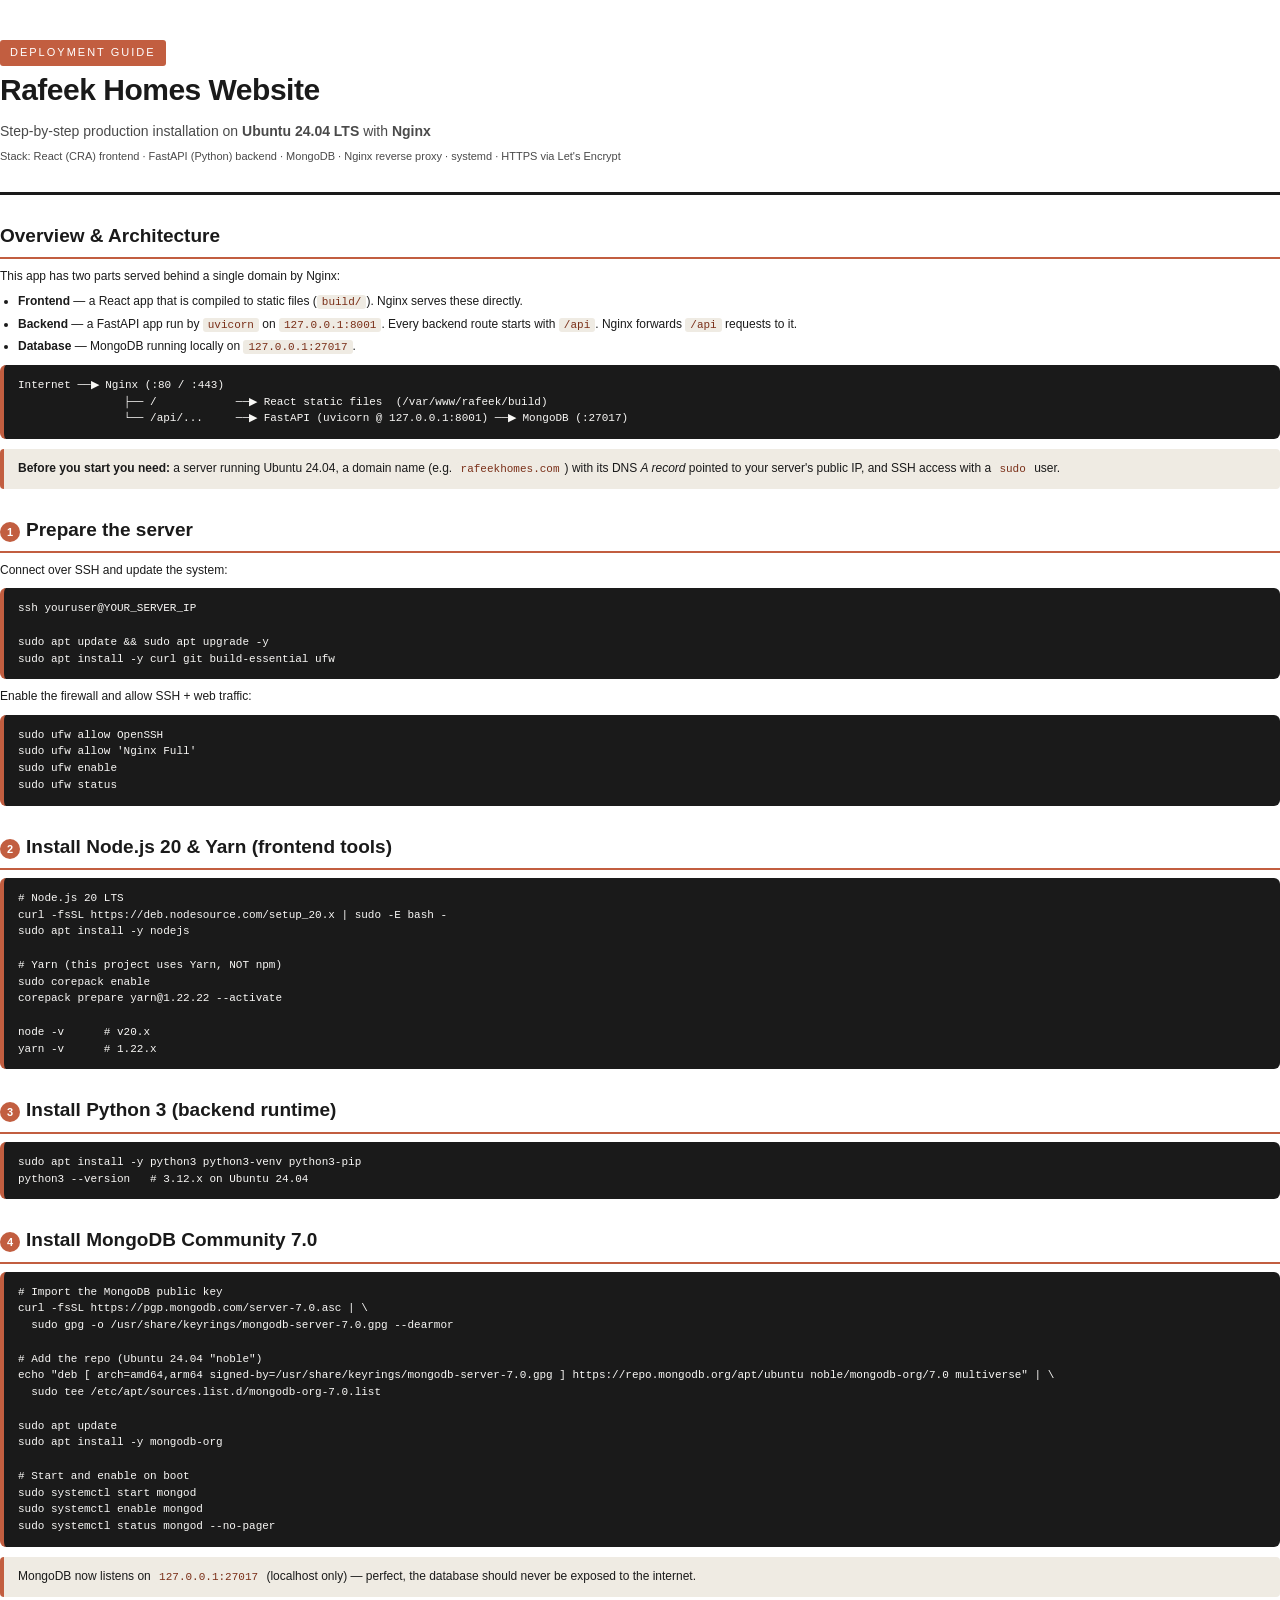
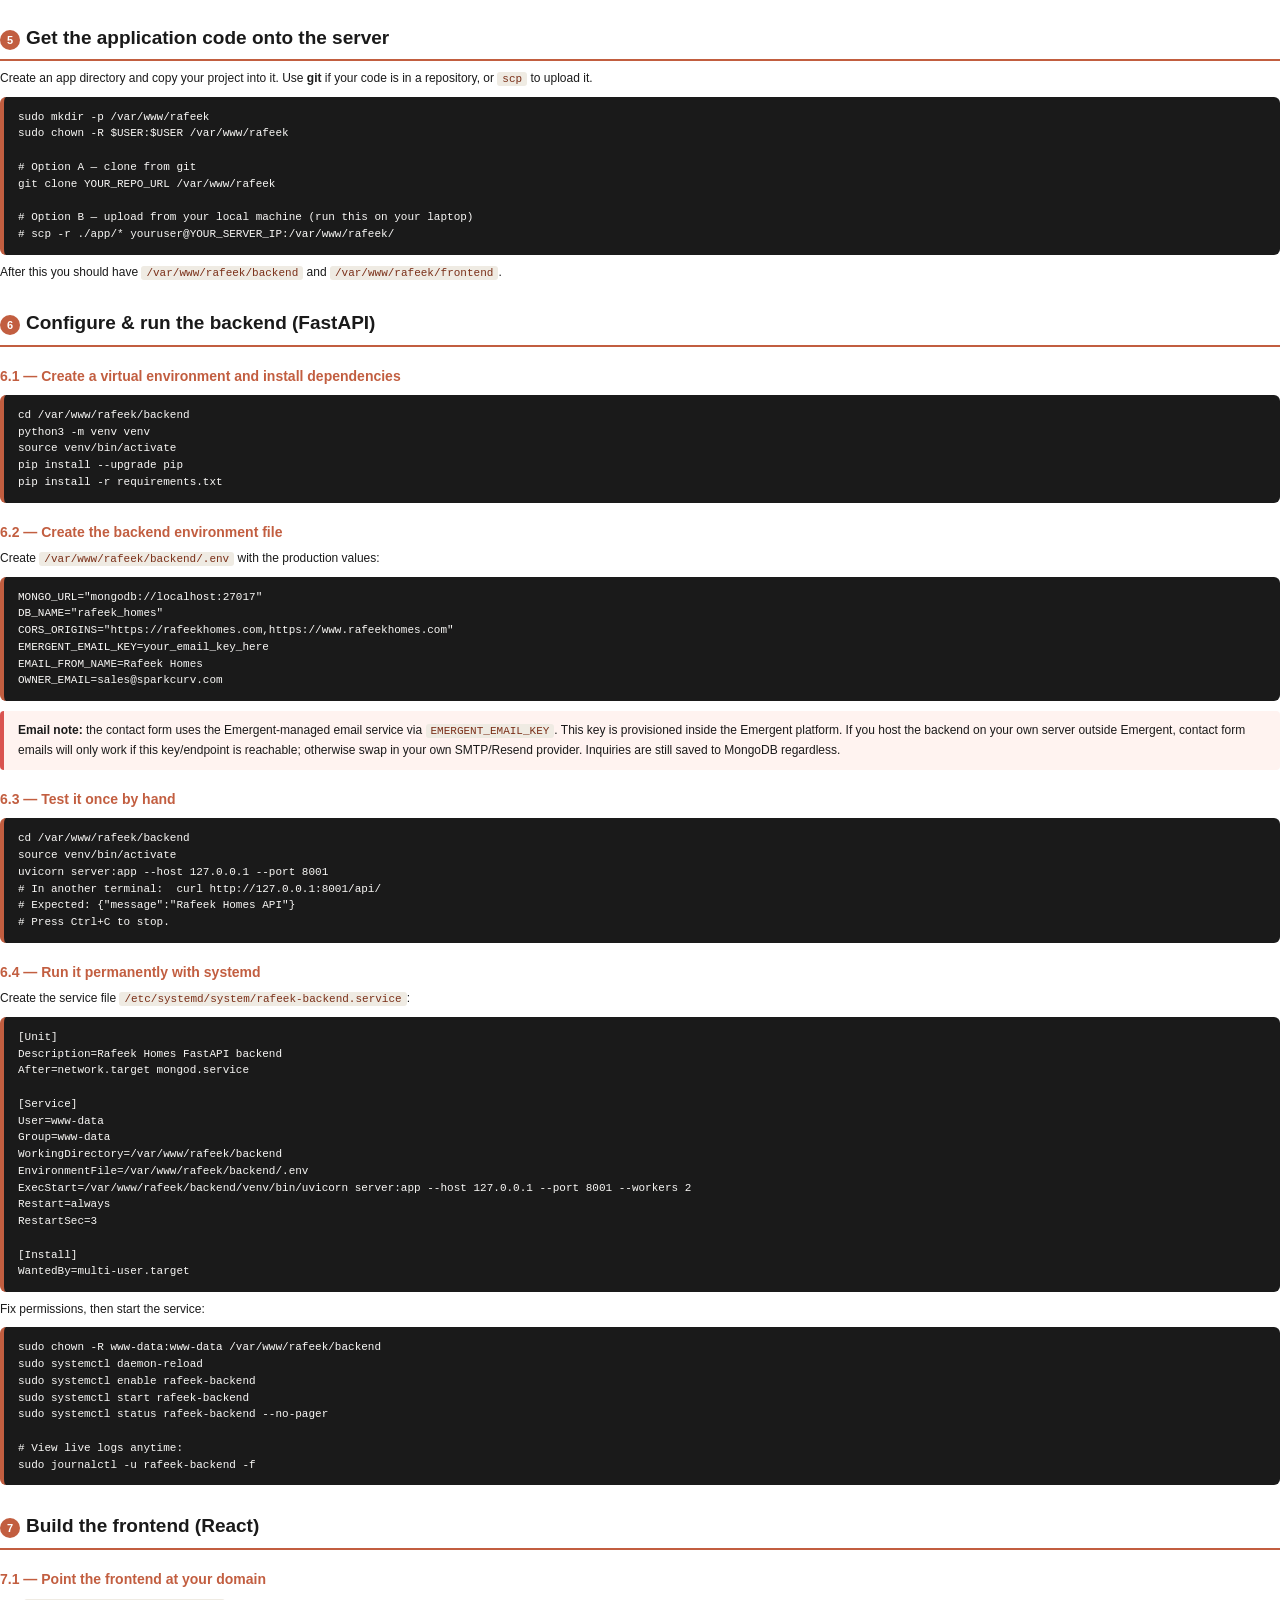
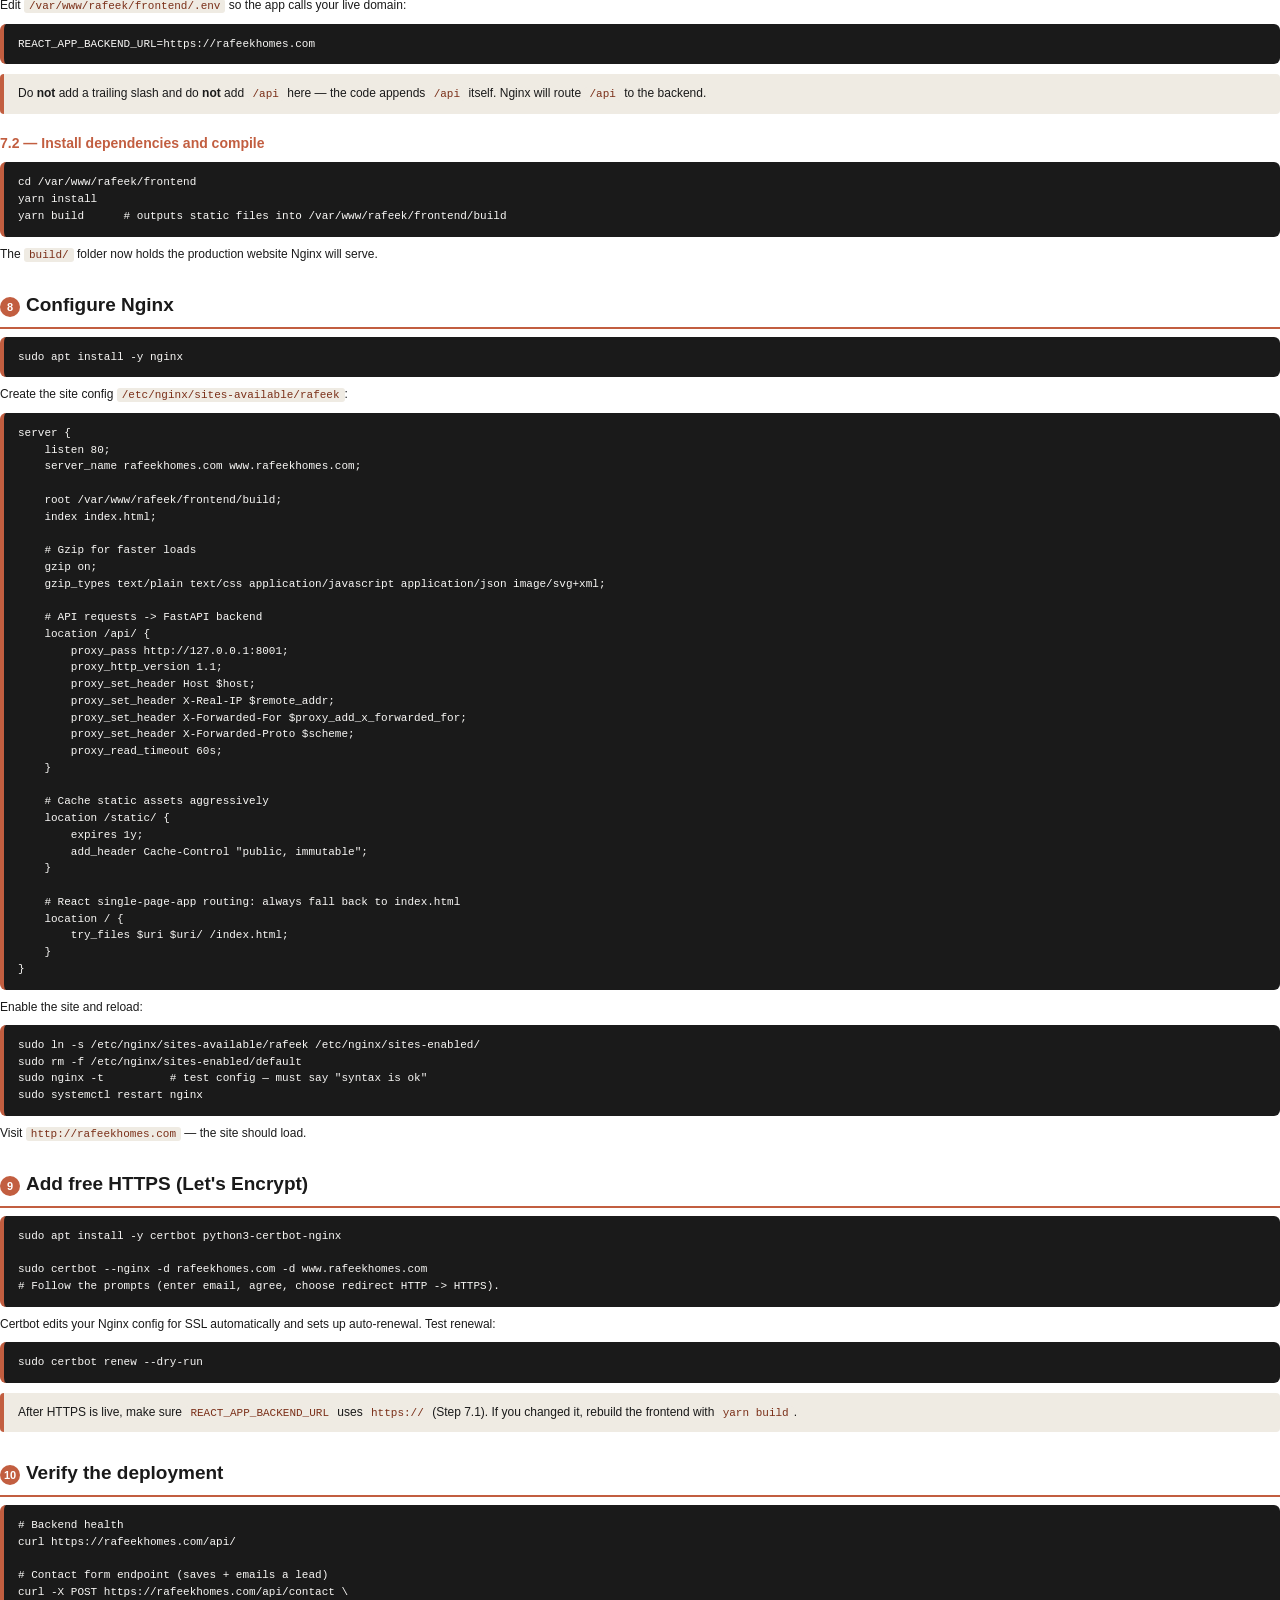
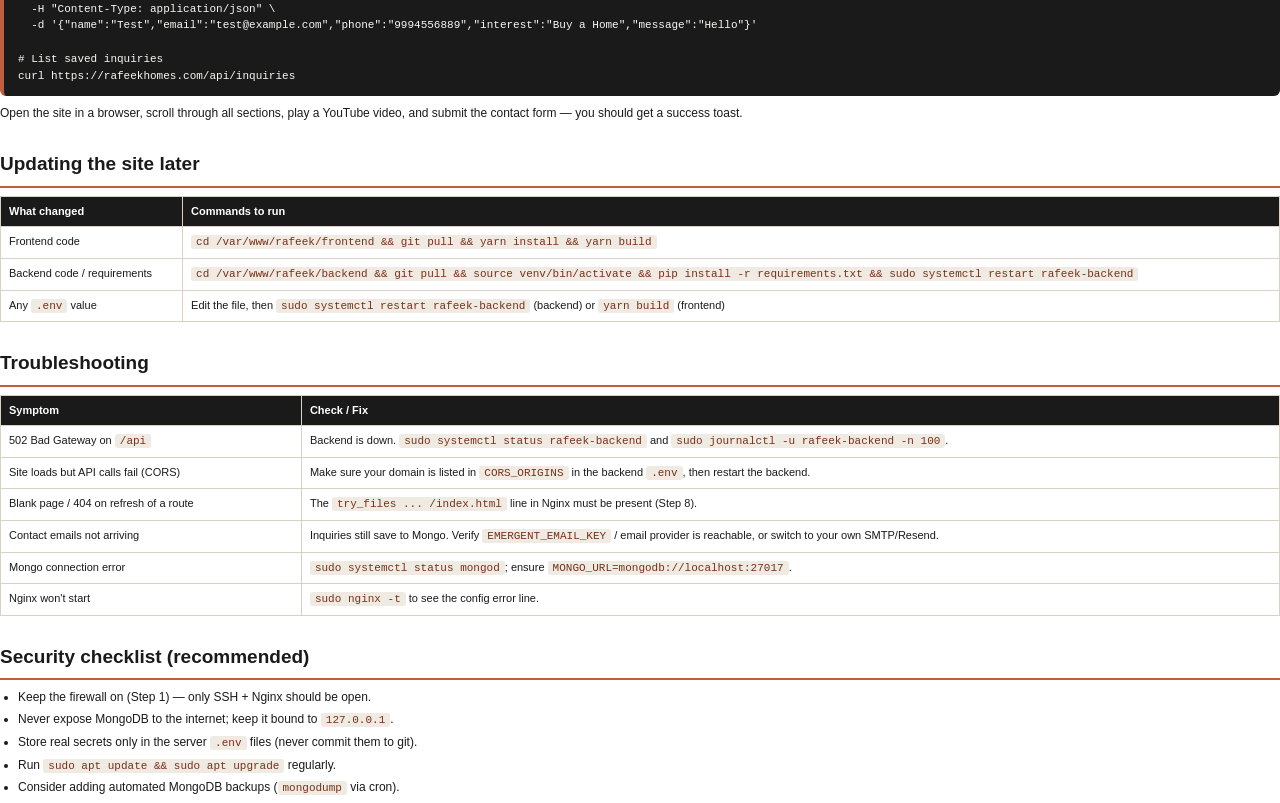
==== deploy_guide.html @ c7cb8050 "auto-commit for 906308c8-c5a5-40f3-8217-053d272027f9" ====
<!doctype html>
<html lang="en">
<head>
<meta charset="utf-8" />
<title>Rafeek Homes — Deployment Guide (Ubuntu 24.04 + Nginx)</title>
<style>
  @page { size: A4; margin: 20mm 16mm; }
  * { box-sizing: border-box; }
  html { -webkit-print-color-adjust: exact; print-color-adjust: exact; }
  body {
    font-family: "Segoe UI", Arial, sans-serif;
    color: #1A1A1A;
    font-size: 12px;
    line-height: 1.6;
    margin: 0;
  }
  h1 { font-size: 30px; letter-spacing: -0.5px; margin: 0 0 6px; }
  h2 { font-size: 19px; margin: 26px 0 8px; padding-bottom: 6px; border-bottom: 2px solid #C25E40; color: #1A1A1A; page-break-after: avoid; }
  h3 { font-size: 14px; margin: 18px 0 6px; color: #C25E40; page-break-after: avoid; }
  p { margin: 6px 0; }
  code { background: #EFEBE3; padding: 1px 5px; border-radius: 3px; font-family: "Consolas", monospace; font-size: 11px; color: #7a2f18; }
  pre {
    background: #1A1A1A; color: #F9F8F6; padding: 12px 14px; border-radius: 6px;
    font-family: "Consolas", monospace; font-size: 10.5px; line-height: 1.5;
    white-space: pre-wrap; word-break: break-word; page-break-inside: avoid;
    border-left: 4px solid #C25E40; margin: 8px 0;
  }
  pre code { background: none; color: inherit; padding: 0; }
  .note { background: #EFEBE3; border-left: 4px solid #C25E40; padding: 10px 14px; border-radius: 4px; margin: 10px 0; page-break-inside: avoid; }
  .warn { background: #fff3f0; border-left: 4px solid #d9534f; padding: 10px 14px; border-radius: 4px; margin: 10px 0; page-break-inside: avoid; }
  ul, ol { margin: 6px 0 6px 18px; padding: 0; }
  li { margin: 3px 0; }
  .cover { text-align: left; padding: 40px 0 20px; border-bottom: 3px solid #1A1A1A; margin-bottom: 10px; }
  .badge { display: inline-block; background: #C25E40; color: #fff; font-size: 11px; letter-spacing: 2px; text-transform: uppercase; padding: 4px 10px; border-radius: 3px; }
  .muted { color: #4A4A4A; }
  table { width: 100%; border-collapse: collapse; margin: 8px 0; font-size: 11px; page-break-inside: avoid; }
  th, td { border: 1px solid #d8d1c4; padding: 6px 8px; text-align: left; vertical-align: top; }
  th { background: #1A1A1A; color: #fff; }
  .step { background:#C25E40; color:#fff; border-radius:50%; width:20px; height:20px; display:inline-block; text-align:center; line-height:20px; font-size:11px; margin-right:6px; }
  a { color: #7a2f18; }
</style>
</head>
<body>

<div class="cover">
  <span class="badge">Deployment Guide</span>
  <h1>Rafeek Homes Website</h1>
  <p class="muted" style="font-size:14px;margin-top:2px;">Step-by-step production installation on <strong>Ubuntu 24.04 LTS</strong> with <strong>Nginx</strong></p>
  <p class="muted" style="font-size:11px;">Stack: React (CRA) frontend &middot; FastAPI (Python) backend &middot; MongoDB &middot; Nginx reverse proxy &middot; systemd &middot; HTTPS via Let's Encrypt</p>
</div>

<h2>Overview &amp; Architecture</h2>
<p>This app has two parts served behind a single domain by Nginx:</p>
<ul>
  <li><strong>Frontend</strong> — a React app that is compiled to static files (<code>build/</code>). Nginx serves these directly.</li>
  <li><strong>Backend</strong> — a FastAPI app run by <code>uvicorn</code> on <code>127.0.0.1:8001</code>. Every backend route starts with <code>/api</code>. Nginx forwards <code>/api</code> requests to it.</li>
  <li><strong>Database</strong> — MongoDB running locally on <code>127.0.0.1:27017</code>.</li>
</ul>
<pre><code>Internet ──▶ Nginx (:80 / :443)
                ├── /            ──▶ React static files  (/var/www/rafeek/build)
                └── /api/...     ──▶ FastAPI (uvicorn @ 127.0.0.1:8001) ──▶ MongoDB (:27017)</code></pre>
<div class="note"><strong>Before you start you need:</strong> a server running Ubuntu 24.04, a domain name (e.g. <code>rafeekhomes.com</code>) with its DNS <em>A record</em> pointed to your server's public IP, and SSH access with a <code>sudo</code> user.</div>

<h2><span class="step">1</span>Prepare the server</h2>
<p>Connect over SSH and update the system:</p>
<pre><code>ssh youruser@YOUR_SERVER_IP

sudo apt update &amp;&amp; sudo apt upgrade -y
sudo apt install -y curl git build-essential ufw</code></pre>
<p>Enable the firewall and allow SSH + web traffic:</p>
<pre><code>sudo ufw allow OpenSSH
sudo ufw allow 'Nginx Full'
sudo ufw enable
sudo ufw status</code></pre>

<h2><span class="step">2</span>Install Node.js 20 &amp; Yarn (frontend tools)</h2>
<pre><code># Node.js 20 LTS
curl -fsSL https://deb.nodesource.com/setup_20.x | sudo -E bash -
sudo apt install -y nodejs

# Yarn (this project uses Yarn, NOT npm)
sudo corepack enable
corepack prepare yarn@1.22.22 --activate

node -v      # v20.x
yarn -v      # 1.22.x</code></pre>

<h2><span class="step">3</span>Install Python 3 (backend runtime)</h2>
<pre><code>sudo apt install -y python3 python3-venv python3-pip
python3 --version   # 3.12.x on Ubuntu 24.04</code></pre>

<h2><span class="step">4</span>Install MongoDB Community 7.0</h2>
<pre><code># Import the MongoDB public key
curl -fsSL https://pgp.mongodb.com/server-7.0.asc | \
  sudo gpg -o /usr/share/keyrings/mongodb-server-7.0.gpg --dearmor

# Add the repo (Ubuntu 24.04 "noble")
echo "deb [ arch=amd64,arm64 signed-by=/usr/share/keyrings/mongodb-server-7.0.gpg ] https://repo.mongodb.org/apt/ubuntu noble/mongodb-org/7.0 multiverse" | \
  sudo tee /etc/apt/sources.list.d/mongodb-org-7.0.list

sudo apt update
sudo apt install -y mongodb-org

# Start and enable on boot
sudo systemctl start mongod
sudo systemctl enable mongod
sudo systemctl status mongod --no-pager</code></pre>
<div class="note">MongoDB now listens on <code>127.0.0.1:27017</code> (localhost only) — perfect, the database should never be exposed to the internet.</div>

<h2><span class="step">5</span>Get the application code onto the server</h2>
<p>Create an app directory and copy your project into it. Use <strong>git</strong> if your code is in a repository, or <code>scp</code> to upload it.</p>
<pre><code>sudo mkdir -p /var/www/rafeek
sudo chown -R $USER:$USER /var/www/rafeek

# Option A — clone from git
git clone YOUR_REPO_URL /var/www/rafeek

# Option B — upload from your local machine (run this on your laptop)
# scp -r ./app/* youruser@YOUR_SERVER_IP:/var/www/rafeek/</code></pre>
<p>After this you should have <code>/var/www/rafeek/backend</code> and <code>/var/www/rafeek/frontend</code>.</p>

<h2><span class="step">6</span>Configure &amp; run the backend (FastAPI)</h2>
<h3>6.1 — Create a virtual environment and install dependencies</h3>
<pre><code>cd /var/www/rafeek/backend
python3 -m venv venv
source venv/bin/activate
pip install --upgrade pip
pip install -r requirements.txt</code></pre>

<h3>6.2 — Create the backend environment file</h3>
<p>Create <code>/var/www/rafeek/backend/.env</code> with the production values:</p>
<pre><code>MONGO_URL="mongodb://localhost:27017"
DB_NAME="rafeek_homes"
CORS_ORIGINS="https://rafeekhomes.com,https://www.rafeekhomes.com"
EMERGENT_EMAIL_KEY=your_email_key_here
EMAIL_FROM_NAME=Rafeek Homes
OWNER_EMAIL=sales@sparkcurv.com</code></pre>
<div class="warn"><strong>Email note:</strong> the contact form uses the Emergent-managed email service via <code>EMERGENT_EMAIL_KEY</code>. This key is provisioned inside the Emergent platform. If you host the backend on your own server outside Emergent, contact form emails will only work if this key/endpoint is reachable; otherwise swap in your own SMTP/Resend provider. Inquiries are still saved to MongoDB regardless.</div>

<h3>6.3 — Test it once by hand</h3>
<pre><code>cd /var/www/rafeek/backend
source venv/bin/activate
uvicorn server:app --host 127.0.0.1 --port 8001
# In another terminal:  curl http://127.0.0.1:8001/api/
# Expected: {"message":"Rafeek Homes API"}
# Press Ctrl+C to stop.</code></pre>

<h3>6.4 — Run it permanently with systemd</h3>
<p>Create the service file <code>/etc/systemd/system/rafeek-backend.service</code>:</p>
<pre><code>[Unit]
Description=Rafeek Homes FastAPI backend
After=network.target mongod.service

[Service]
User=www-data
Group=www-data
WorkingDirectory=/var/www/rafeek/backend
EnvironmentFile=/var/www/rafeek/backend/.env
ExecStart=/var/www/rafeek/backend/venv/bin/uvicorn server:app --host 127.0.0.1 --port 8001 --workers 2
Restart=always
RestartSec=3

[Install]
WantedBy=multi-user.target</code></pre>
<p>Fix permissions, then start the service:</p>
<pre><code>sudo chown -R www-data:www-data /var/www/rafeek/backend
sudo systemctl daemon-reload
sudo systemctl enable rafeek-backend
sudo systemctl start rafeek-backend
sudo systemctl status rafeek-backend --no-pager

# View live logs anytime:
sudo journalctl -u rafeek-backend -f</code></pre>

<h2><span class="step">7</span>Build the frontend (React)</h2>
<h3>7.1 — Point the frontend at your domain</h3>
<p>Edit <code>/var/www/rafeek/frontend/.env</code> so the app calls your live domain:</p>
<pre><code>REACT_APP_BACKEND_URL=https://rafeekhomes.com</code></pre>
<div class="note">Do <strong>not</strong> add a trailing slash and do <strong>not</strong> add <code>/api</code> here — the code appends <code>/api</code> itself. Nginx will route <code>/api</code> to the backend.</div>

<h3>7.2 — Install dependencies and compile</h3>
<pre><code>cd /var/www/rafeek/frontend
yarn install
yarn build      # outputs static files into /var/www/rafeek/frontend/build</code></pre>
<p>The <code>build/</code> folder now holds the production website Nginx will serve.</p>

<h2><span class="step">8</span>Configure Nginx</h2>
<pre><code>sudo apt install -y nginx</code></pre>
<p>Create the site config <code>/etc/nginx/sites-available/rafeek</code>:</p>
<pre><code>server {
    listen 80;
    server_name rafeekhomes.com www.rafeekhomes.com;

    root /var/www/rafeek/frontend/build;
    index index.html;

    # Gzip for faster loads
    gzip on;
    gzip_types text/plain text/css application/javascript application/json image/svg+xml;

    # API requests -> FastAPI backend
    location /api/ {
        proxy_pass http://127.0.0.1:8001;
        proxy_http_version 1.1;
        proxy_set_header Host $host;
        proxy_set_header X-Real-IP $remote_addr;
        proxy_set_header X-Forwarded-For $proxy_add_x_forwarded_for;
        proxy_set_header X-Forwarded-Proto $scheme;
        proxy_read_timeout 60s;
    }

    # Cache static assets aggressively
    location /static/ {
        expires 1y;
        add_header Cache-Control "public, immutable";
    }

    # React single-page-app routing: always fall back to index.html
    location / {
        try_files $uri $uri/ /index.html;
    }
}</code></pre>
<p>Enable the site and reload:</p>
<pre><code>sudo ln -s /etc/nginx/sites-available/rafeek /etc/nginx/sites-enabled/
sudo rm -f /etc/nginx/sites-enabled/default
sudo nginx -t          # test config — must say "syntax is ok"
sudo systemctl restart nginx</code></pre>
<p>Visit <code>http://rafeekhomes.com</code> — the site should load.</p>

<h2><span class="step">9</span>Add free HTTPS (Let's Encrypt)</h2>
<pre><code>sudo apt install -y certbot python3-certbot-nginx

sudo certbot --nginx -d rafeekhomes.com -d www.rafeekhomes.com
# Follow the prompts (enter email, agree, choose redirect HTTP -> HTTPS).</code></pre>
<p>Certbot edits your Nginx config for SSL automatically and sets up auto-renewal. Test renewal:</p>
<pre><code>sudo certbot renew --dry-run</code></pre>
<div class="note">After HTTPS is live, make sure <code>REACT_APP_BACKEND_URL</code> uses <code>https://</code> (Step 7.1). If you changed it, rebuild the frontend with <code>yarn build</code>.</div>

<h2><span class="step">10</span>Verify the deployment</h2>
<pre><code># Backend health
curl https://rafeekhomes.com/api/

# Contact form endpoint (saves + emails a lead)
curl -X POST https://rafeekhomes.com/api/contact \
  -H "Content-Type: application/json" \
  -d '{"name":"Test","email":"test@example.com","phone":"9994556889","interest":"Buy a Home","message":"Hello"}'

# List saved inquiries
curl https://rafeekhomes.com/api/inquiries</code></pre>
<p>Open the site in a browser, scroll through all sections, play a YouTube video, and submit the contact form — you should get a success toast.</p>

<h2>Updating the site later</h2>
<table>
  <tr><th>What changed</th><th>Commands to run</th></tr>
  <tr><td>Frontend code</td><td><code>cd /var/www/rafeek/frontend &amp;&amp; git pull &amp;&amp; yarn install &amp;&amp; yarn build</code></td></tr>
  <tr><td>Backend code / requirements</td><td><code>cd /var/www/rafeek/backend &amp;&amp; git pull &amp;&amp; source venv/bin/activate &amp;&amp; pip install -r requirements.txt &amp;&amp; sudo systemctl restart rafeek-backend</code></td></tr>
  <tr><td>Any <code>.env</code> value</td><td>Edit the file, then <code>sudo systemctl restart rafeek-backend</code> (backend) or <code>yarn build</code> (frontend)</td></tr>
</table>

<h2>Troubleshooting</h2>
<table>
  <tr><th>Symptom</th><th>Check / Fix</th></tr>
  <tr><td>502 Bad Gateway on <code>/api</code></td><td>Backend is down. <code>sudo systemctl status rafeek-backend</code> and <code>sudo journalctl -u rafeek-backend -n 100</code>.</td></tr>
  <tr><td>Site loads but API calls fail (CORS)</td><td>Make sure your domain is listed in <code>CORS_ORIGINS</code> in the backend <code>.env</code>, then restart the backend.</td></tr>
  <tr><td>Blank page / 404 on refresh of a route</td><td>The <code>try_files ... /index.html</code> line in Nginx must be present (Step 8).</td></tr>
  <tr><td>Contact emails not arriving</td><td>Inquiries still save to Mongo. Verify <code>EMERGENT_EMAIL_KEY</code> / email provider is reachable, or switch to your own SMTP/Resend.</td></tr>
  <tr><td>Mongo connection error</td><td><code>sudo systemctl status mongod</code>; ensure <code>MONGO_URL=mongodb://localhost:27017</code>.</td></tr>
  <tr><td>Nginx won't start</td><td><code>sudo nginx -t</code> to see the config error line.</td></tr>
</table>

<h2>Security checklist (recommended)</h2>
<ul>
  <li>Keep the firewall on (Step 1) — only SSH + Nginx should be open.</li>
  <li>Never expose MongoDB to the internet; keep it bound to <code>127.0.0.1</code>.</li>
  <li>Store real secrets only in the server <code>.env</code> files (never commit them to git).</li>
  <li>Run <code>sudo apt update &amp;&amp; sudo apt upgrade</code> regularly.</li>
  <li>Consider adding automated MongoDB backups (<code>mongodump</code> via cron).</li>
</ul>

<p class="muted" style="margin-top:24px;border-top:1px solid #d8d1c4;padding-top:10px;font-size:10.5px;">
Rafeek Homes &middot; Rafeek Construction, Muthu Nagar, Sivaganga - 630561 &middot; +91 99945 56889 &middot; Deployment guide for Ubuntu 24.04 LTS + Nginx.
</p>

</body>
</html>
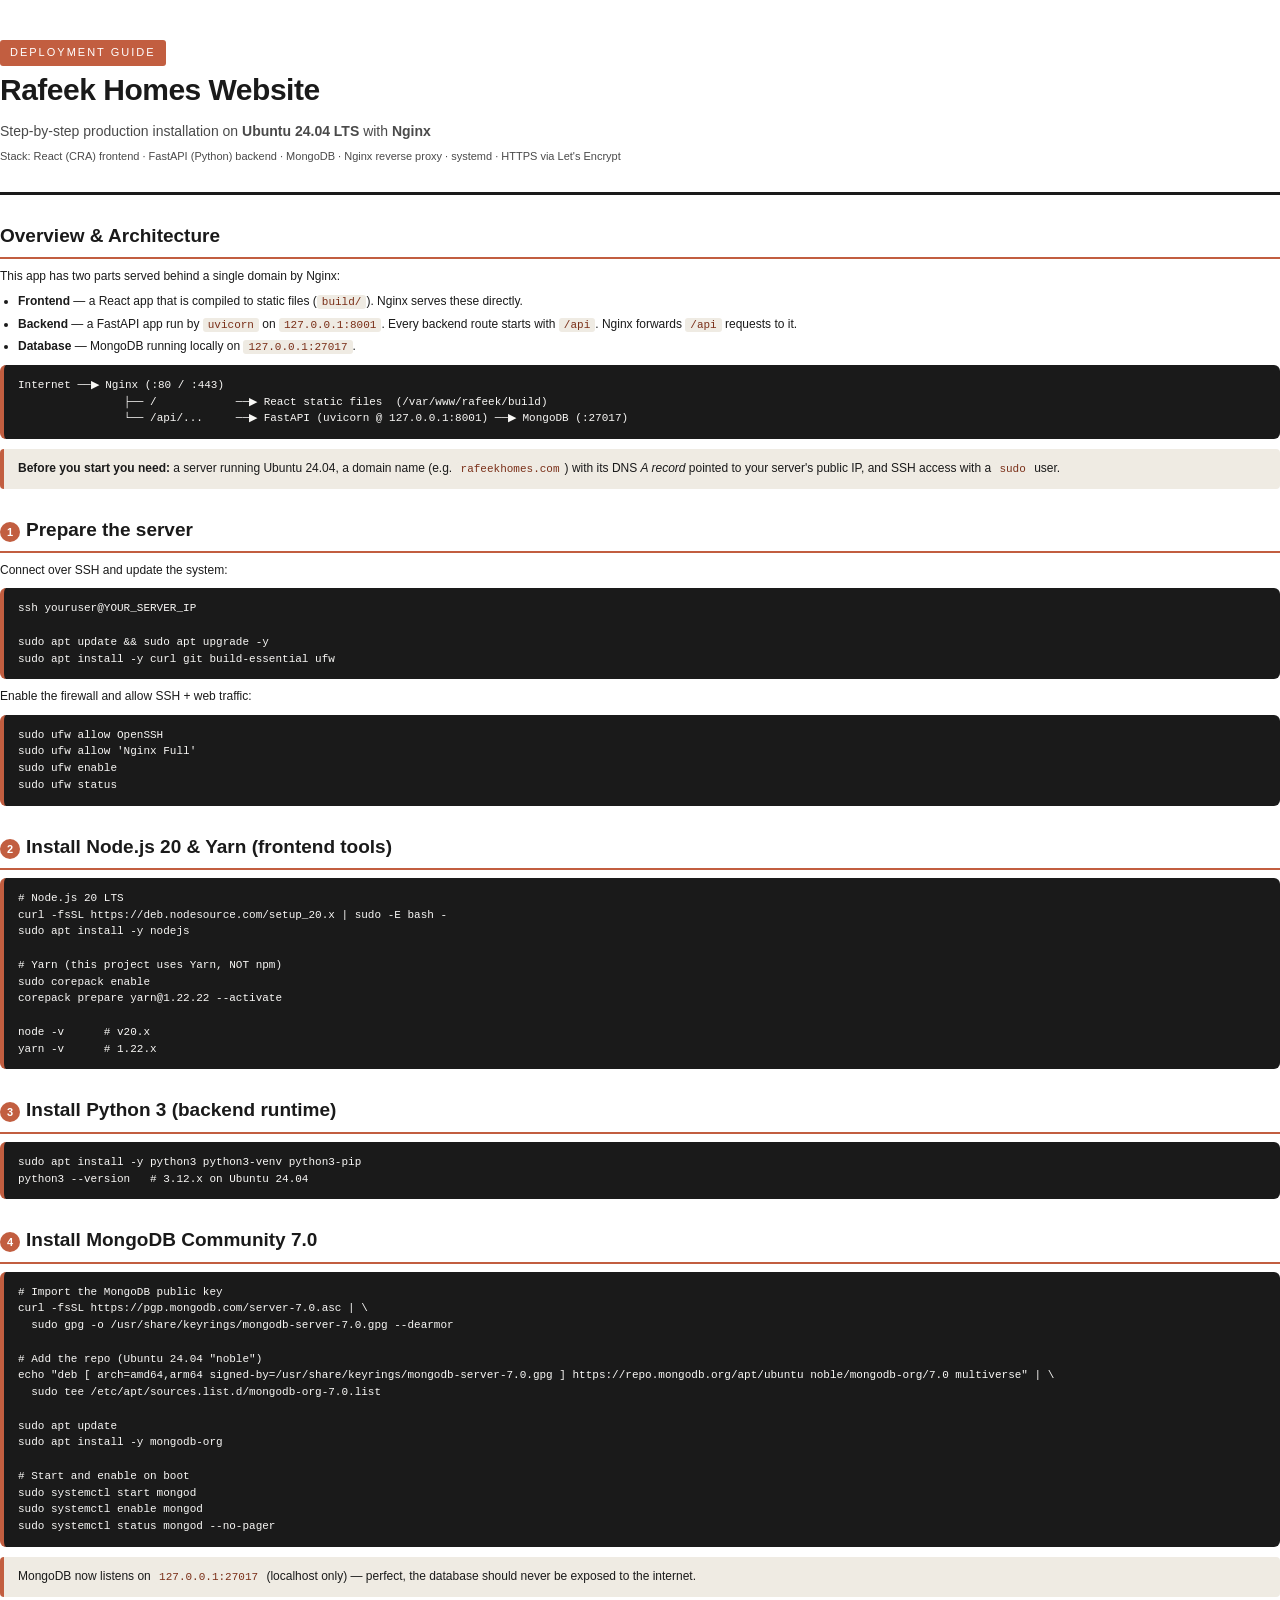
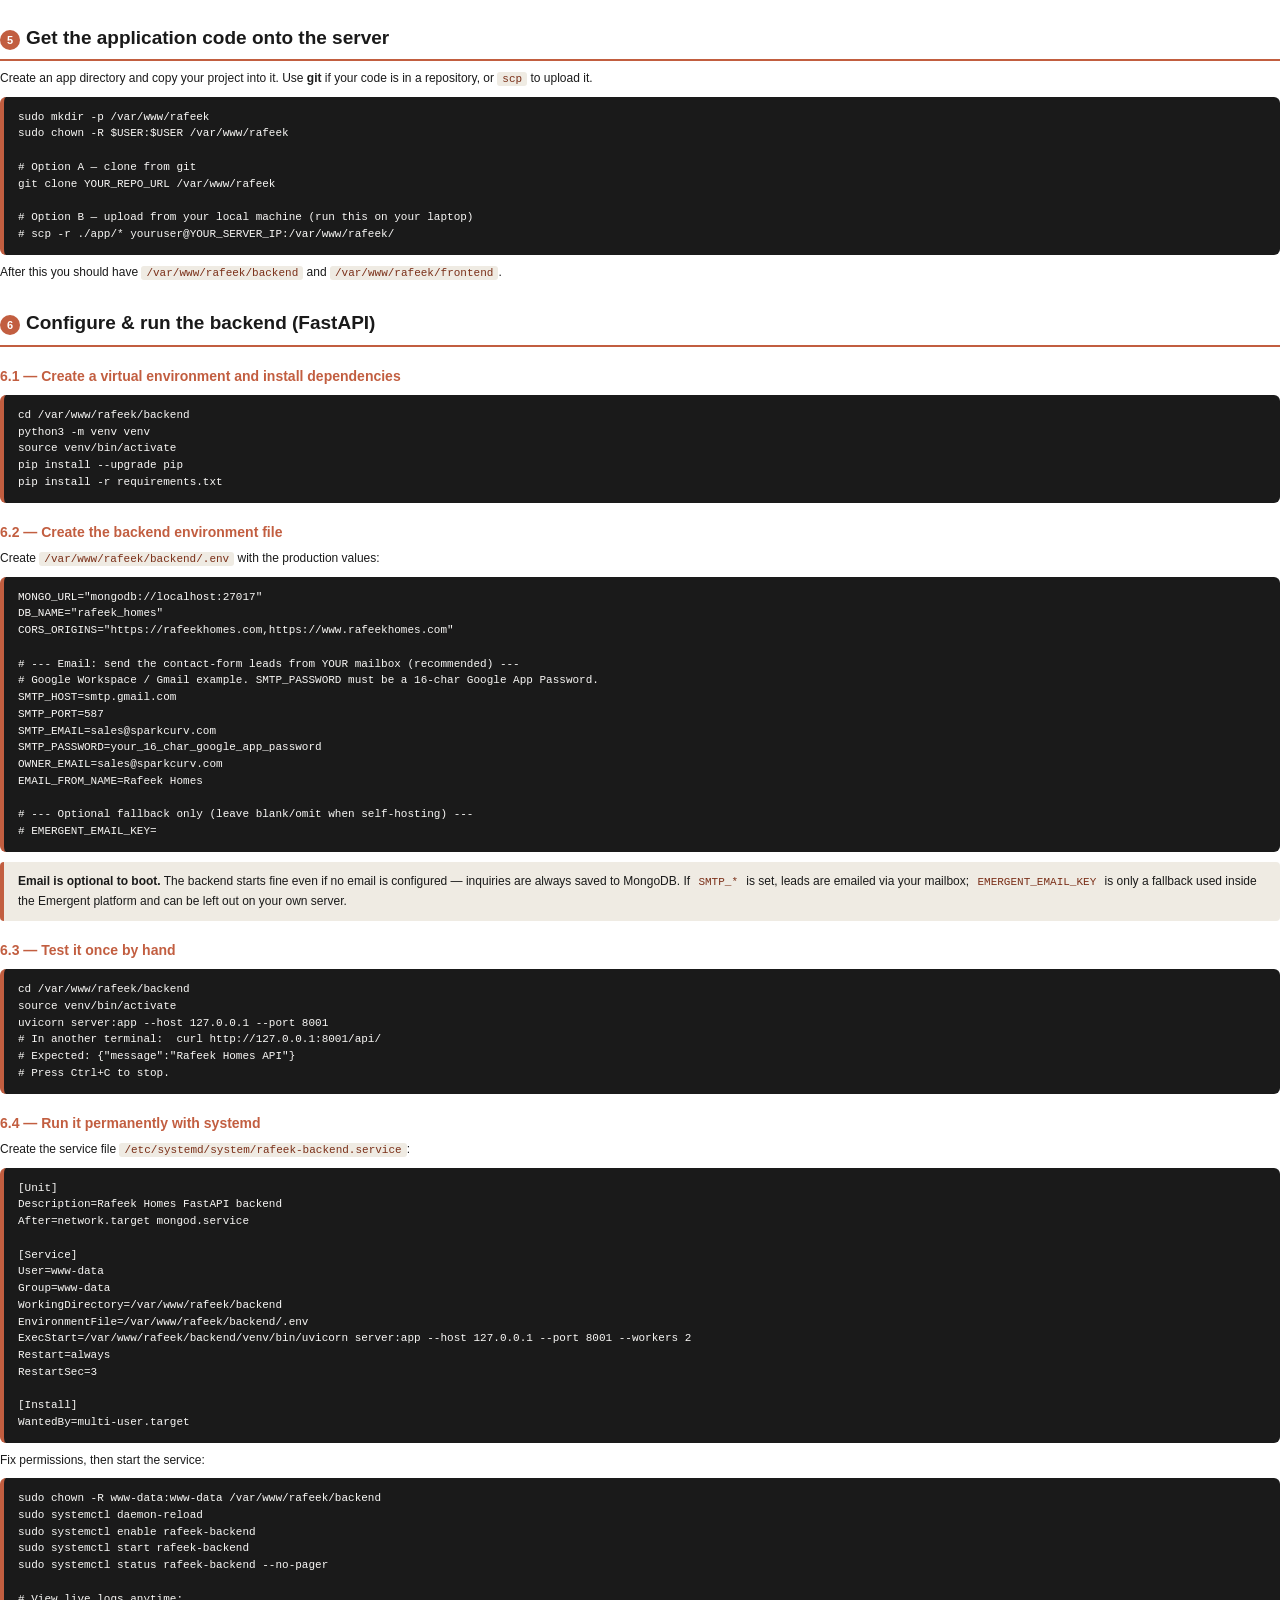
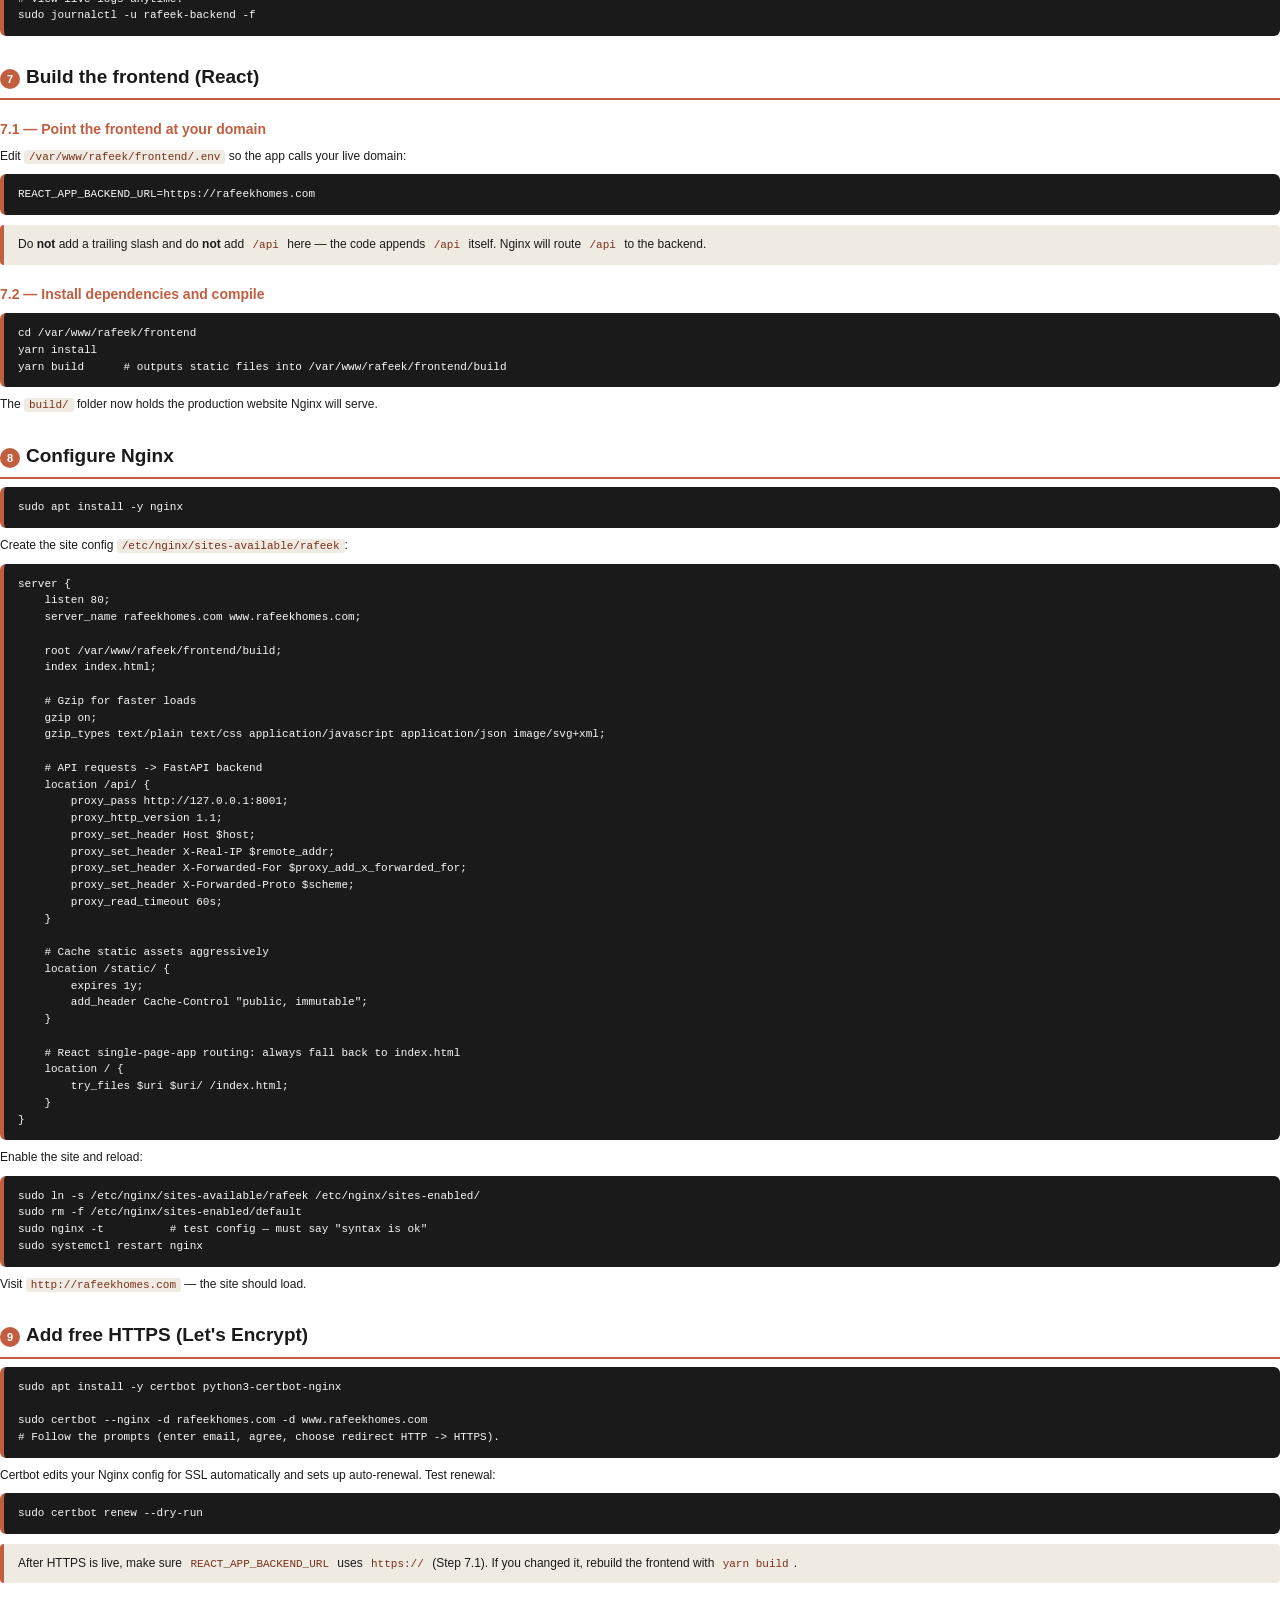
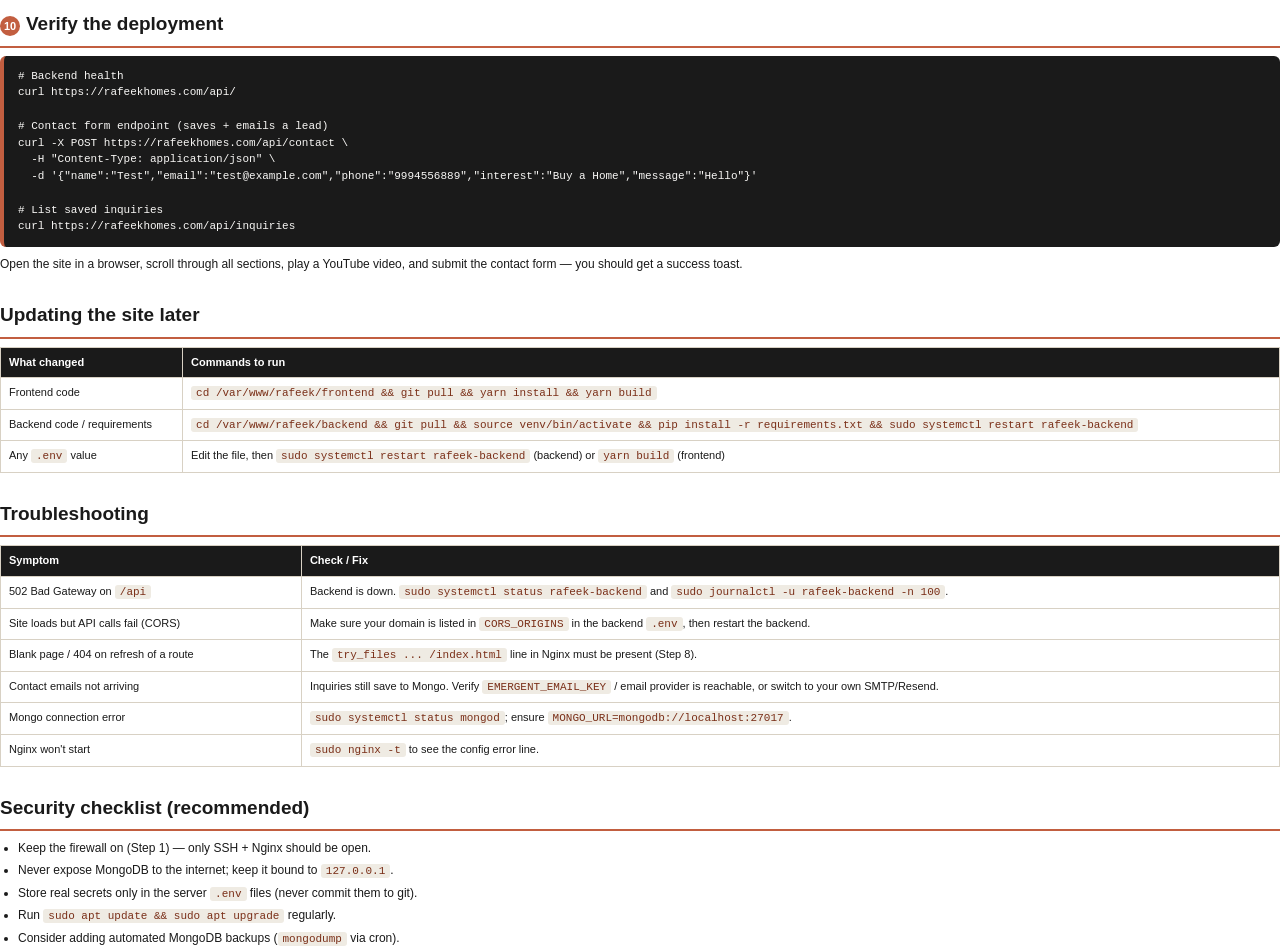
==== commit 4f881189: "auto-commit for 1e05f0ab-9e7f-43f6-b52f-e2d2a4bb411f" ====
--- a/deploy_guide.html
+++ b/deploy_guide.html
@@ -132,10 +132,19 @@
 <pre><code>MONGO_URL="mongodb://localhost:27017"
 DB_NAME="rafeek_homes"
 CORS_ORIGINS="https://rafeekhomes.com,https://www.rafeekhomes.com"
-EMERGENT_EMAIL_KEY=your_email_key_here
+
+# --- Email: send the contact-form leads from YOUR mailbox (recommended) ---
+# Google Workspace / Gmail example. SMTP_PASSWORD must be a 16-char Google App Password.
+SMTP_HOST=smtp.gmail.com
+SMTP_PORT=587
+SMTP_EMAIL=sales@sparkcurv.com
+SMTP_PASSWORD=your_16_char_google_app_password
+OWNER_EMAIL=sales@sparkcurv.com
 EMAIL_FROM_NAME=Rafeek Homes
-OWNER_EMAIL=sales@sparkcurv.com</code></pre>
-<div class="warn"><strong>Email note:</strong> the contact form uses the Emergent-managed email service via <code>EMERGENT_EMAIL_KEY</code>. This key is provisioned inside the Emergent platform. If you host the backend on your own server outside Emergent, contact form emails will only work if this key/endpoint is reachable; otherwise swap in your own SMTP/Resend provider. Inquiries are still saved to MongoDB regardless.</div>
+
+# --- Optional fallback only (leave blank/omit when self-hosting) ---
+# EMERGENT_EMAIL_KEY=</code></pre>
+<div class="note"><strong>Email is optional to boot.</strong> The backend starts fine even if no email is configured — inquiries are always saved to MongoDB. If <code>SMTP_*</code> is set, leads are emailed via your mailbox; <code>EMERGENT_EMAIL_KEY</code> is only a fallback used inside the Emergent platform and can be left out on your own server.</div>
 
 <h3>6.3 — Test it once by hand</h3>
 <pre><code>cd /var/www/rafeek/backend
